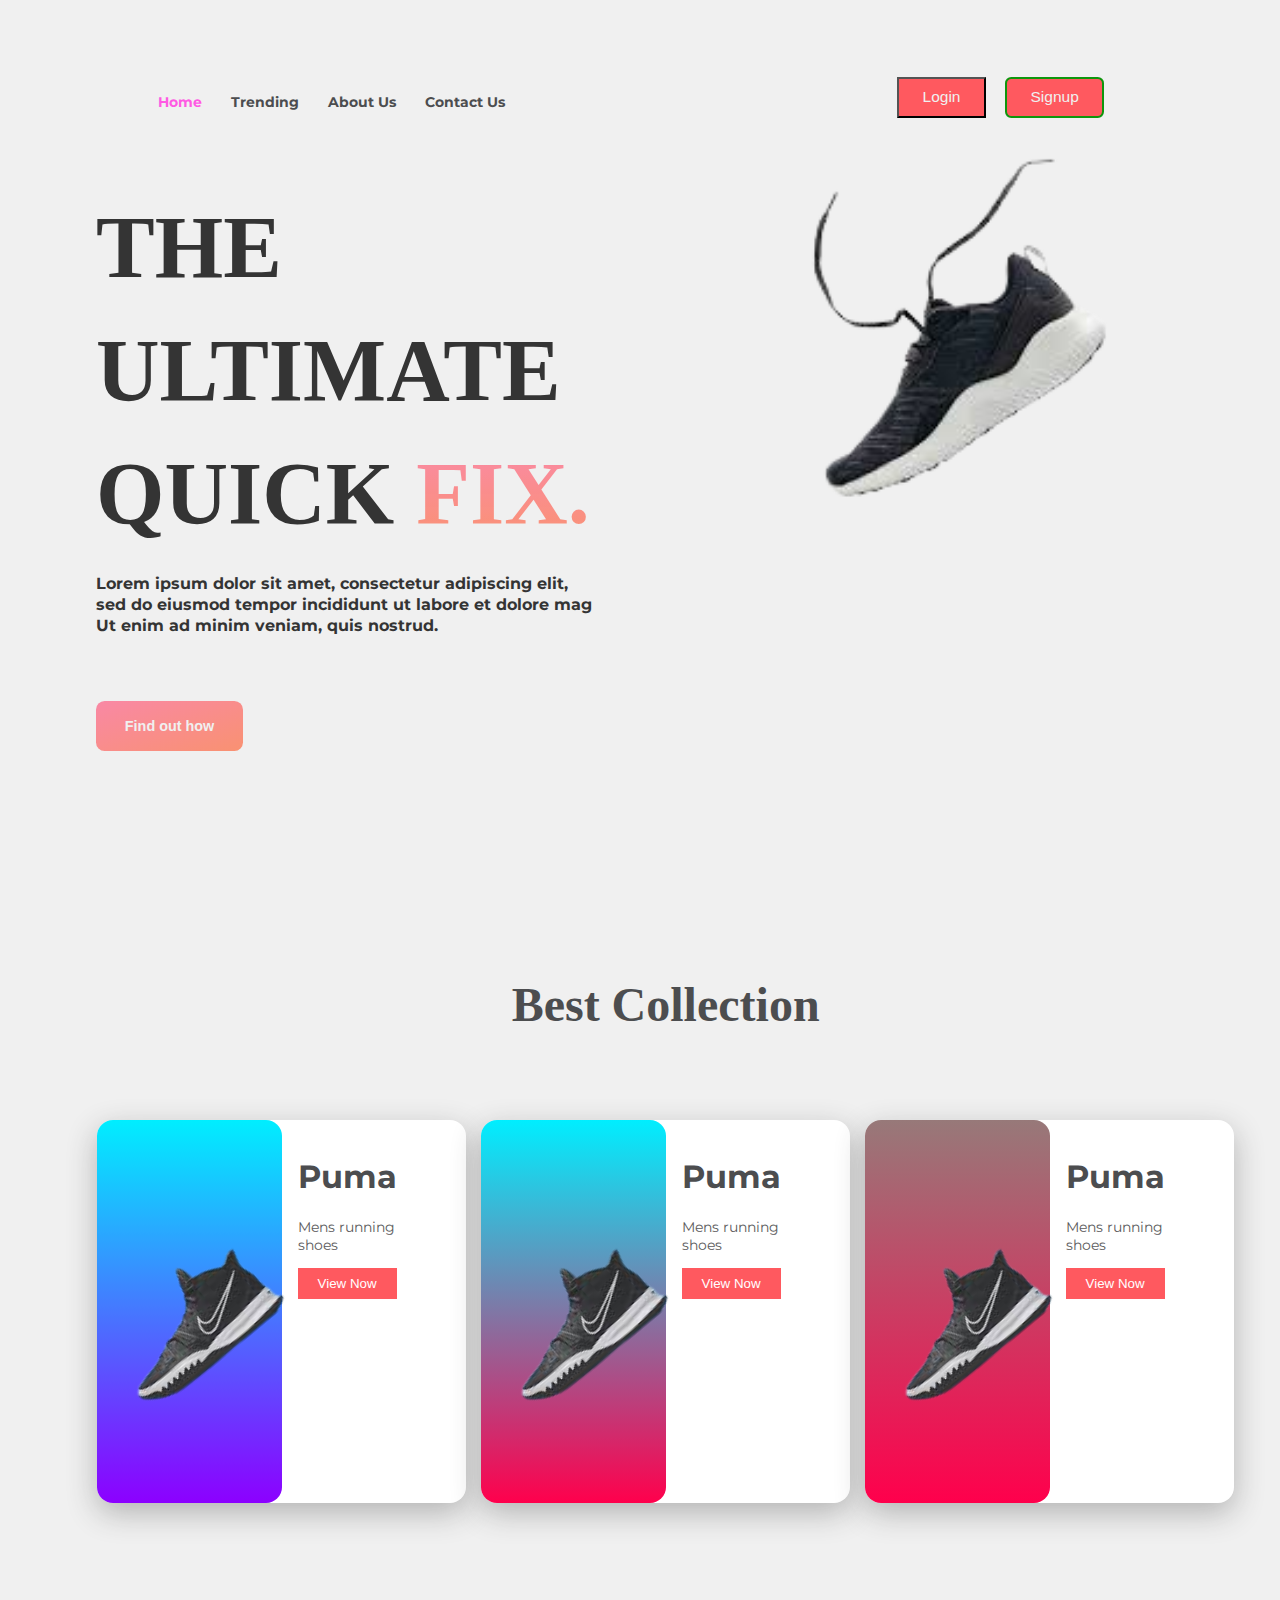
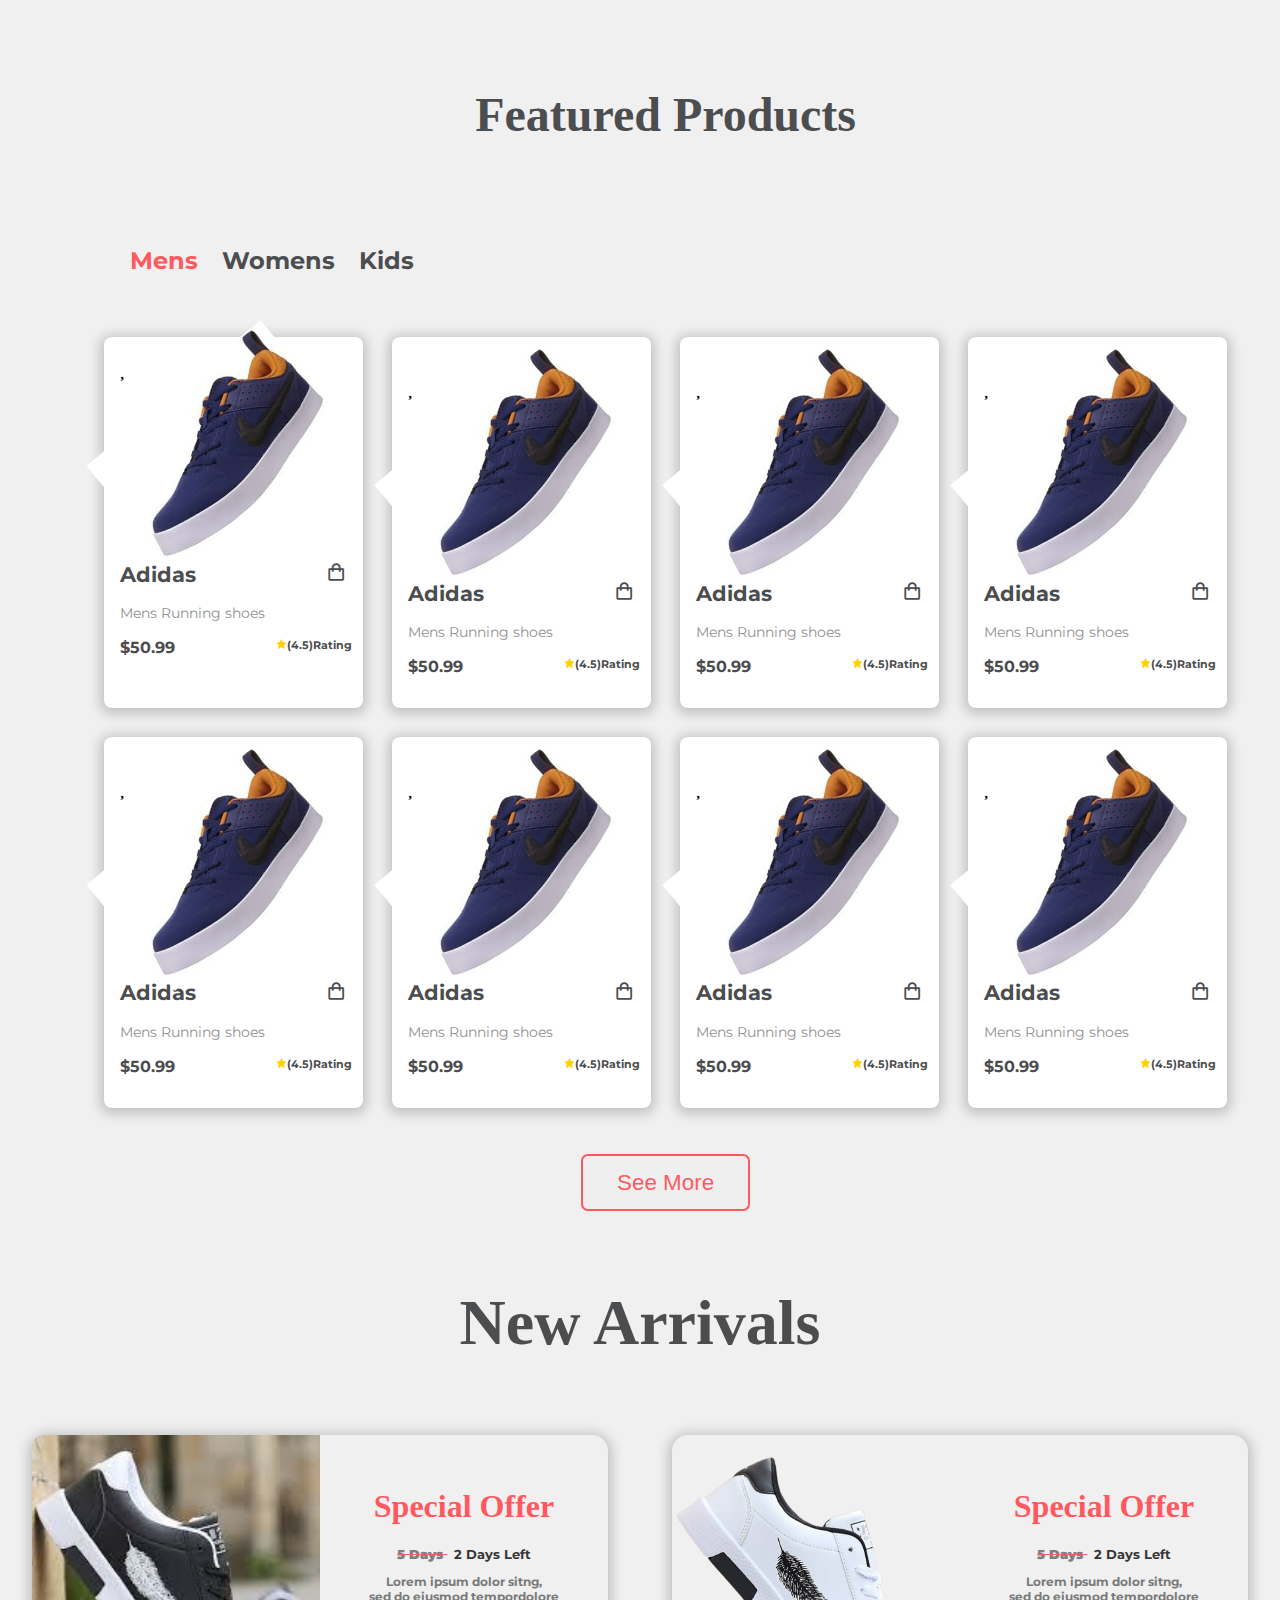
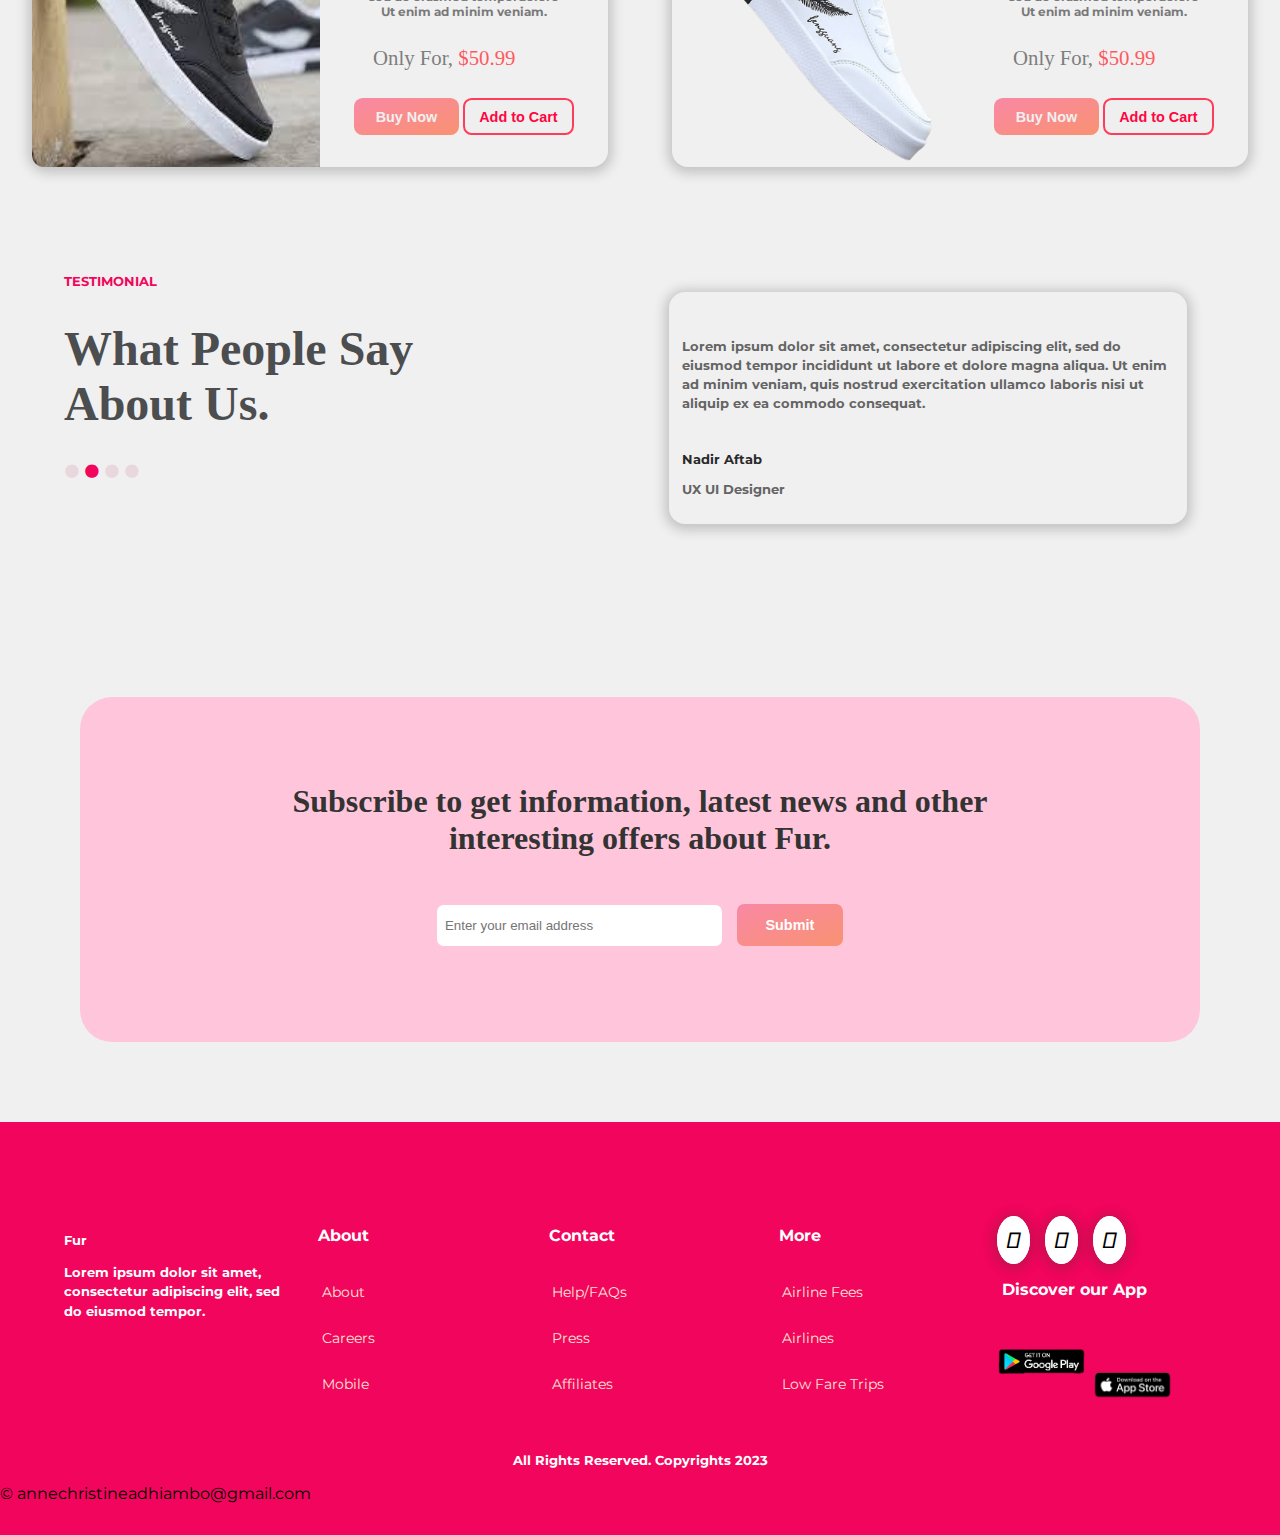
==== index.html @ 8297c77d "created a shoe website using HTML&CSS" ====
<!DOCTYPE html>
<html lang="en">
<head>
    <meta charset="UTF-8">
    <meta http-equiv="X-UA-Compatible" content="IE=edge">
    <meta name="viewport" content="width=device-width, initial-scale=1.0">
    <title>SHOE-SHOP</title>
     <link rel="stylesheet" href="style.css">
     <link rel="stylesheet" href="https://cdnjs.cloudflare.com/ajax/libs/font-awesome/4.7.0/css/font-awesome.min.css">
     <link href='https://unpkg.com/boxicons@2.1.4/css/boxicons.min.css' rel='stylesheet'>

</head>

</head>
<body>
    <section class="nav-front-div">
        <nav class="navigation-bar">

            <div class="left">
                <div class="logo">
                    
                </div>
                <ul>
                    <li><a href="#" class="active">Home</a></li>
                    <li><a href="men.html">Trending</a></li>
                    <li><a href="about.html">About Us</a></li>
                    <li><a href="#">Contact Us</a></li>
                </ul>
            </div>

            <div class="right">
                <span class="icon1"><i class='bx bx-search'></i></span>
               <a href="/contactUs.html"></a> <button class="btn1">Login</button>
                <button class="btn-2">Signup <a href="/contactUs.html"></a></button>
                <span class="icon2">En<i class='bx bx-chevron-down'></i></span>
            </div>
        </nav>

          

          <div class="quick-fix">

            <div class="quick-fix-text">
                <h1>The
                    <br>
                    ultimate
                    <br>
                    Quick <b>fix.</b>
                </h1>
                <p>
                    Lorem ipsum dolor sit amet, consectetur adipiscing elit,
                    <br>
                    sed do eiusmod tempor incididunt ut labore et dolore mag
                    <br>
                    Ut enim ad minim veniam, quis nostrud.
                </p>
                <button>Find out how</button> <span><i class="fa-solid fa-circle-play"></i></span>
            </div>

            <div class="quick-fix-image">
                <img src="/images/shoe3-removebg-preview.png" alt="">
            </div>

        </div>

    </section> 

    <section id="best-collection">
    <h1 class="best-collection-h1">Best Collection</h1>

      <div class="best-collection">

          <div class="Collection1">

              <div class="gradient">
                  <img src="/images/shoe6-removebg-preview.png" alt="">
                  <img src="" alt="">
              </div>
              <div class="g-side">
                  <a href="men.html"><h1>Puma</h1></a>
                  <p>Mens running 
                      <br>
                      shoes</p>
                      <a href="men.html"><button>View Now</button></a>
              </div>

          </div>
          
          <div class="Collection1">

              <div class="gradient1">
                  <img src="/images/shoe6-removebg-preview.png" alt="">
              </div>
              <div class="g-side">
                <a href="men.html"><h1>Puma</h1></a>
                  <p>Mens running 
                      <br>
                      shoes</p>
                      <a href="men.html"><button>View Now</button></a>
              </div>

          </div>
       
          <div class="Collection1">

              <div class="gradient2">
                  <img src="/images/shoe6-removebg-preview.png" alt="">
              </div>
              <div class="g-side">
                <a href="men.html"><h1>Puma</h1></a>
                  <p>Mens running 
                      <br>
                      shoes</p>
                  <a href="men.html"><button>View Now</button></a>
              </div>

          </div>

      </div>

    </section> 

    
    <section id="featured-products">
        <h1 class="featured-products-h1">Featured Products</h1>
        <ul>
            <li class="red">Mens</li>
            <li>Womens</li>
            <li>Kids</li>
        </ul>
        <div class="featured-products">
            <div class="shoe-1">
                <i class="fa-regular fa-heart"></i>
                <br>
                <img src="/images/purple nike.jpeg" alt="">
               <a href="men.html"><h2>Adidas</h2><span class="h2-span"><i class='bx bx-shopping-bag'></i></span></a> 
                <p>Mens Running shoes</p>
                <h3>$50.99<span class="h3-span"><i class='bx bxs-star' ></i>(4.5)Rating</span></h3>
            </div>
            <div class="shoe-1">
                <br>
                <i class="fa-regular fa-heart"></i>
                <img src="/images/purple nike.jpeg" alt="">
                <a href="men.html"><h2>Adidas</h2><span class="h2-span"><i class='bx bx-shopping-bag'></i></span></a> 
                <p>Mens Running shoes</p>
                <h3>$50.99<span class="h3-span"><i class='bx bxs-star' ></i>(4.5)Rating</span></h3>
            </div>
            <div class="shoe-1">
                <br>
                <i class="fa-regular fa-heart"></i>
                <img src="/images/purple nike.jpeg" alt="">
                <a href="men.html"><h2>Adidas</h2><span class="h2-span"><i class='bx bx-shopping-bag'></i></span></a> 
                <p>Mens Running shoes</p>
                <h3>$50.99<span class="h3-span"><i class='bx bxs-star' ></i>(4.5)Rating</span></h3>
            </div>
            <div class="shoe-1">
                <br>
                <i class="fa-regular fa-heart"></i>
                <img src="/images/purple nike.jpeg" alt="">
                <a href="men.html"><h2>Adidas</h2><span class="h2-span"><i class='bx bx-shopping-bag'></i></span></a> 
                <p>Mens Running shoes</p>
                <h3>$50.99<span class="h3-span"><i class='bx bxs-star' ></i>(4.5)Rating</span></h3>
            </div>
        </div>

        <div class="featured-products">
            <div class="shoe-1">
                <br>
                <i class="fa-regular fa-heart"></i>
                <img src="/images/purple nike.jpeg" alt="">
                <a href="men.html"><h2>Adidas</h2><span class="h2-span"><i class='bx bx-shopping-bag'></i></span></a> 
                <p>Mens Running shoes</p>
                <h3>$50.99<span class="h3-span"><i class='bx bxs-star' ></i>(4.5)Rating</span></h3>
            </div>
            <div class="shoe-1">
                <br>
                <i class="fa-regular fa-heart"></i>
                <img src="/images/purple nike.jpeg" alt="">
                <a href="men.html"><h2>Adidas</h2><span class="h2-span"><i class='bx bx-shopping-bag'></i></span></a> 
                <p>Mens Running shoes</p>
                <h3>$50.99<span class="h3-span"><i class='bx bxs-star' ></i>(4.5)Rating</span></h3>
            </div>
            <div class="shoe-1">
                <br>
                <i class="fa-regular fa-heart"></i>
                <img src="/images/purple nike.jpeg" alt="">
                <a href="men.html"><h2>Adidas</h2><span class="h2-span"><i class='bx bx-shopping-bag'></i></span></a> 
                <p>Mens Running shoes</p>
                <h3>$50.99<span class="h3-span"><i class='bx bxs-star' ></i>(4.5)Rating</span></h3>
            </div>
            <div class="shoe-1">
                <br>
                <i class="fa-regular fa-heart"></i>
                <img src="/images/purple nike.jpeg" alt="">
                <a href="men.html"><h2>Adidas</h2><span class="h2-span"><i class='bx bx-shopping-bag'></i></span></a> 
                <p>Mens Running shoes</p>
                <h3>$50.99<span class="h3-span"><i class='bx bxs-star' ></i>(4.5)Rating</span></h3>
            </div>
        </div>

        <div class="featured-products-button">
        <button>See More</button>
        </div>
    </section>

    <section id="new-arrivals">

        <div class="new-arrivals-h1">
            <h1>New Arrivals</h1>
        </div>


        <div class="new-arrivals-divs">



            <div class="new-arrivals-div1">
                <div class="new-div-image">
                   
                </div>
                <div class="new-div-div">
                    <h1>Special Offer</h1>
                    <h2><b>5 Days </b> 2 Days Left</h2>
                    <p>
                        Lorem ipsum dolor sitng,
                    <br>
                    sed do eiusmod tempordolore
                    <br>
                    Ut enim ad minim veniam.
                    </p>
                    <h4>Only For, <b>$50.99</b></h4>
                    <div class="new-arrivals-buttons">
                        <button class="btn-a">Buy Now</button>
                        <button class="btn-b">Add to Cart</button>
                    </div>
                </div>

            </div>


            <div class="new-arrivals-div1">
                <div class="new-div-image1">
                   
                </div>
                <div class="new-div-div">
                    <h1>Special Offer</h1>
                    <h2><b>5 Days </b> 2 Days Left</h2>
                    <p>
                        Lorem ipsum dolor sitng,
                    <br>
                    sed do eiusmod tempordolore
                    <br>
                    Ut enim ad minim veniam.
                    </p>
                    <h4>Only For, <b>$50.99</b></h4>
                    <div class="new-arrivals-buttons">
                        <button class="btn-a">Buy Now</button>
                        <button class="btn-b">Add to Cart</button>
                    </div>
                </div>

            </div>


        </div>
        


    </section>
   <section class="Testimonials">
    <div class="testimonial">
        <div class="testimonials">
           <h2>testimonial</h2>
           <h1>What People Say
            <br>
            About Us.
           </h1>
           <div>
            <i class='bx bxs-circle'></i>
            <i class='bx bxs-circle' id="bx"></i>
            <i class='bx bxs-circle'></i>
            <i class='bx bxs-circle'></i>
           </div>
            
        </div>
        <div class="second-testimonials">
            <div class="testimonial-d1">
            <img src="images/download.jpeg" alt=""> 
            <p>  
                Lorem ipsum dolor sit amet, consectetur adipiscing elit, sed do eiusmod tempor incididunt ut labore et 
                dolore magna aliqua. Ut enim ad minim veniam, quis nostrud exercitation ullamco laboris nisi ut aliquip 
                ex ea commodo consequat.</p> 

                <h3>Nadir Aftab</h3>
                <p>UX UI Designer</p>
           </div>
           <div class="testimonial-d2">
           </div>
           
        </div>

    </div>
   </section> 

    <section id="newsletter">
    <div class="newsletter">
        <h1>Subscribe to get information, latest news and other
            <br>
            interesting offers about Fur.
        </h1>
        <div>
        <i class='bx bx-envelope'></i></span>
        <input type="text" placeholder="Enter your email address"><button>Submit</button>
        
        </div>   

    </div>

    </section> 

    
    <section id="footer">
    <footer class="footer">
        <div class="footer-logo">
        <p>Fur</p>
            <p>
                Lorem ipsum dolor sit amet, consectetur adipiscing elit,
                sed do eiusmod tempor.
            </p>
            </div>

        <div class="links">
            <p>About</p>
            <br>
            <br>
            <a href="#">About</a>
            <br>
            <br>
            <a href="#">Careers</a>
            <br>
            <br>
            <a href="#">Mobile</a>
        </div>

        <div class="links">
            <p>Contact</p>
            <br>
            <br>
            <a href="#">Help/FAQs</a>
            <br>
            <br>
            <a href="#">Press</a>
            <br>
            <br>
            <a href="#">Affiliates</a>
        </div>

        <div class="links">
            <p>More</p>
            <br>
            <br>
            <a href="#">Airline Fees</a>
            <br>
            <br>
            <a href="#">Airlines</a>
            <br>
            <br>
            <a href="#">Low Fare Trips</a>
        </div>

        <div class="icons">
            <i class="fa-brands fa-twitter"></i>
            <i class="fa-brands fa-instagram"></i>
            <i class="fa-brands fa-facebook"></i>
            <p>Discover our App</p>
            <div class="i-images">
            <img src="/images/Google-removebg-preview.png" alt="">
            <img src="images/apple-removebg-preview.png" class="apple-store" alt="">
           </div>
        </div>


    </footer>

    <p class="botton-p">All Rights Reserved. Copyrights 2023</p>
    <p>&copy; annechristineadhiambo@gmail.com</p>

    </section>
<script src="https://kit.fontawesome.com/a5e3955037.js" crossorigin="anonymous"></script>


</body>
</html>
---- style.css ----
@import url('https://fonts.googleapis.com/css2?family=Dancing+Script:wght@500&family=Golos+Text&family=Montserrat:ital,wght@0,100;0,200;0,300;0,400;1,100&family=Nunito+Sans:wght@200&family=Open+Sans:wght@300&family=Quicksand:wght@300;400;500;600&family=Raleway:wght@100&family=Rubik:wght@300&family=Titillium+Web:wght@200;300&display=swap');

body{
    margin: 0;
    padding: 0;
    box-sizing: border-box;
    background-color: #f0f0f0;
    font-family: 'Montserrat', sans-serif !important;
    overflow: auto;
    overflow-x: hidden; 
    overflow-y: scroll;
    
}

i{
    position: relative;
   
}
a{
    text-decoration: none;
}

img{
    width: 100%;
}


.navigation-bar{
    display: grid;
    grid-template-columns: repeat(2,1fr);
}

.navigation-bar{
    margin: 2% 3% 0 7%;
}


.navigation-bar .left{
    display: flex;
}

.navigation-bar .left ul{
    display: flex;
    list-style-type: none;
    font-family: 'Montserrat', sans-serif;
}

.left ul a{
    padding: 0 0 0 2em;
    color: #4C4D4F;
    font-size: .9em;
    list-style-type: none;
    text-decoration: none !important;
    font-weight: bold;
}


.navigation-bar a:hover{
    color: #ff59e3;
}

.navigation-bar .active{
    color: #ff59e3;
}


.navigation-bar .right{
    text-align: right;
    padding: .1em 6em 0 0;
    color: #f0f0f0;
}

.navigation-bar button{
    color: #f0f0f0;
    background-color: #FF595F;
    font-size: .97em;
    margin: 0 1em 0 0;
    padding: .6em 1.5em .6em 1.5em;
}

.navigation-bar button:hover{
    color: #0e960c;
}


.navigation-bar .btn-1{
    border: none;
}

.navigation-bar .btn-2{
    border: 2px solid #0e960c;
    border-radius: .4em;
}
.navigation-bar .btn-2:hover{
    border: 2px solid #a01d1d;
}

.right.icon1 i{
    position: absolute;
    font-size: 1.6em;
    margin-left: -1.2em;
    margin-top: .3em;
}

.right i:hover{
    color: #444;

}

.right span:hover{
    color: #444;
}
.right .icon2 i{
    position: absolute;
    font-size: 1.6em;
    padding-top: .3em;

}


.nav-front-div{
    background-image: url('../images/');
    width: 100%;
    background-size:cover;
    padding-top: 50px;
    padding-bottom: 50px;
}


.quick-fix{
    display: grid;
    grid-template-columns: repeat(2,1fr);
}

.quick-fix-text{
    margin-left: 15%;
}

.quick-fix-text h1{
    font-size: 5.5em;
    text-transform: uppercase;
    color: #343434;
    font-family:'Times New Roman', Times, serif;
    line-height: 1.4em;
}

.quick-fix-text h1 b{
    color: #c46464;
    background: -webkit-linear-gradient(#ff517da6, #ff59269f);
    -webkit-background-clip: text;
    -webkit-text-fill-color: transparent;
}

.quick-fix-text p{
    margin-top: -2.5em;
    color: #343434;
    font-weight: bold;
    line-height: 1.3em;
    margin-bottom: 4em;
}

.quick-fix-text button{
    padding: 1.2em 2em 1.2em 2em;
    background-image: linear-gradient(to bottom right, #ff517da6, #ff59269f);
    border: none;
    border-radius: .6em;
    color: #f0f0f0;
    font-size: .9em;
    font-weight: bold;
}

.quick-fix-text button:hover{
    background-image: linear-gradient(to bottom right, #ff517d, #ff5926);
}


.quick-fix-text i{
    position: absolute;
    color: #fc5881;
    font-size: 2.9em;
    margin-left: .3em;
    margin-bottom: -.5em; 
}

.quick-fix-text i:hover{
    color: #ff5926; 
}



#best-collection{
    margin: 10% 3% 10% 7%;

}

.best-collection-h1{
    text-align: center;
    padding: 1em 0 1em 0;
    font-size: 3em;
    font-family: 'Times New Roman', Times, serif;
    color: #4C4D4F;
}
.best-collection{
    display: grid;
    grid-template-columns: repeat(3,1fr);
}


.Collection1{
    display: grid;
    grid-template-columns: 50% 50%;
    background-color: #ffffff;
    border-radius: 1em;
    margin: 2%;
    box-shadow: 0 10px 30px #34343452;
}

.gradient{
    background-image: linear-gradient(#00eeff, #8c00ff);
    border-radius: 1em;
}

.gradient1{
    background-image: linear-gradient(#00eeff, #ff004c);
    border-radius: 1em;
}

.gradient2{
    background-image: linear-gradient(#977979, #ff004c);
    border-radius: 1em;
}

.g-side{
    padding: 1em;
}
.Collection1 h1{
    color: #4C4D4F;
}

.Collection1 p{
    font-size: .9em;
    color: #5b5b5c;
}


.Collection1 p:hover{
    color: #ff59269f;
}

.Collection1 button{
    background-color:  #FF595F;
    padding: .6em 1.5em .6em 1.5em;
    border: none;
    color: #ffffff;
}

.Collection1 button:hover{
    background-color:  #ff595fa6;
}

.Collection1 img{
 position: relative;
 width: 130%;
 right: 2em;
 top: 1em;
 transform: rotate(-40deg);

}


#featured-products{
    margin: 10% 3% 3% 7%;

}

.featured-products-h1{
    text-align: center;
    padding: 1em 0 1em 0;
    font-size: 3em;
    font-family: 'Times New Roman', Times, serif;
    color: #4C4D4F;
}


  #featured-products ul{
    display: flex;
    color: #4C4D4F;
    font-size: 1.5em;
    font-weight: bold;
    text-decoration: none;
    list-style-type: none;
  }

  #featured-products ul :hover{
    color: #FF595F;
  }

  #featured-products ul li{
    padding: 1em;
    margin-left: -1em;
  }

.red{
    color: #FF595F;
}

.shoe-1{
    background-color: #ffffff;
    margin: 5%;
    padding: 1em;
    box-shadow: 0 2px 12px 4px #3434343d;
    border-radius: .5em;
}

.shoe-1 img{
    position: relative;
    width: 100%;
    right: 1em;
    top: -.3em;
    transform: rotate(-40deg);
}

.shoe-1 .fa-heart{
    font-size: 1.5em;
}
.shoe-1 .fa-heart:hover{
    color: #ff0000;
}

.shoe-1 h2{
    padding-top: 1em;
    font-size: 1.3em;
    color: #4C4D4F;
}

.shoe-1 h2:hover{
    color: #ff004c;
}
.shoe-1 .h2-span i{
    float: right;
    font-size: 1.3em;
    bottom: 2em;
    color: #4C4D4F;
}
.shoe-1 .h2-span i:hover{
    color: #5c76a8;
}

.shoe-1 p{
    font-size: .9em;
    color: #919191;
}

.shoe-1 h3{
    font-size: 1em;
    color: #4C4D4F;
}

.shoe-1 .h3-span{
    font-size: .7em;
    position: absolute;
    color: #4C4D4F;
    text-align: right !important;
    padding-bottom: 2em;
    padding-left: 9em;
}
 .shoe-1 .h3-span i{
    color: #ffd000;
 }

 .featured-products-button{
    text-align: center;
    padding: 2em 0 2em 0;
 }

 .featured-products-button button{
    text-align: center;
    font-size: 1.4em;
    padding: .6em 1.5em .6em 1.5em;
    font-weight: bold;
    border-radius: .3em;
    font-weight: lighter;
    color: #FF595F;
    border: 2px solid #FF595F;
 }

 .featured-products-button button:hover{
    color: #ff5926;
    border: 2px solid #ff5926;
 }


.new-arrivals-h1{
    text-align: center;
    font-size: 2em;
    font-family: 'Times New Roman', Times, serif;
    color: #4C4D4F;
 
 }

 .new-arrivals-div1{
     display: grid;
     grid-template-columns: repeat(2,1fr);
     box-shadow: 0 2px 12px 4px #3434343d;
     margin: 5%;
     border-radius: 1em;
 }
 
 .new-div-image{
     background-image: url(/images/blacknwhite.jpeg);
     border-radius: 12px 0 0 12px;
     background-size:cover;
 }
 
 .new-div-image1{
     background-image: url(/images/featheredshoe-removebg-preview.png);
     border-radius: 12px 0 0 12px;
     background-size:cover;
 }
 
 .new-div-div{
     padding: 2em;
     text-align: center;
 }
 
 .new-div-div h1{
     font-family: 'Times New Roman', Times, serif;
     font-size: 2em;
     color: #FF595F;
 }
 
 .new-div-div h2{
     font-size: .8em;
     color: #363636;
 }
 
 .new-div-div b{
     color: #7e7e7e;
     text-decoration: line-through #FF595F;
     padding-right: .5em;
 }
 
 .new-div-div p{
     font-size: .75em;
     color: #79797a;
     font-weight: bold;
 }
 
 .new-div-div h4{
    font-family: 'Times New Roman', Times, serif;
    font-size: 1.3em;
    font-weight: lighter;
    color: #7e7e7e;
     padding-right: 1em;
 }
 .new-div-div h4 b{
     color: #FF595F;
     text-decoration: none;
     padding-right: .9em;
 }

 
 .new-div-div .btn-a{
     padding: .7em 1.5em .7em 1.5em;
     background-image: linear-gradient(to bottom right, #ff517da6, #ff59269f);
     border: none;
     border-radius: .6em;
     color: #f0f0f0;
     font-size: .9em;
     font-weight: bold;
 }

 .new-div-div .btn-a:hover{
    background-image: linear-gradient(to bottom right, #ff517d, #ff5926);
}

 .new-div-div .btn-b{
     padding: .6em 1em .6em 1em;
     border: 2px solid #FF3D58;
     border-radius: .6em;
     color: #FF0541;
     font-size: .9em;
     font-weight: bold;
 }

 .new-div-div .btn-b:hover{
    background-color: #ff59269f;
    color: #ffffff;
    border: 2px solid #ff59265b;
 }
 

.testimonial{
    display: grid;
    grid-template-columns: repeat(2,1fr);
    margin: 5%;
}

@media only screen and (max-width:653px){

    .testimonial{
      grid-template-columns: repeat(1,1fr);
      text-align: center;
    }
  }

.second-testimonials{
    margin: 5%;
}


.second-testimonials img{
    width: 13%;
    border-radius: 100%;
    margin-top: -10em;
    margin-left: -2em;  
    
}

.testimonial i{
    color: #daa2b754;
}

#bx{
    color: #F2055C;
    margin-top: -2em;
}

.testimonials h2{
    color: #F2055C;
    font-size: .8em;
    font-weight: bolder;
    text-transform: uppercase;
}

.testimonial h1{
    font-size: 3em;
    font-family: 'Times New Roman', Times, serif;
    color: #4C4D4F;
}


.testimonial-d1{
    box-shadow: 0 2px 12px 4px #3434343d;
    padding: .8em;
    border-radius: 1em;
    background-color: #f0f0f0;
}

.testimonial-d1 p{
    font-size: .8em;
    font-weight: bold;
    line-height: 1.5em;
    color: #646464;
}


.testimonial-d1 h3{
    font-size: .8em;
    padding-top: 2em;
    font-weight: 1em;
    color: #292929;
}

.colors{
    float: right;
    background-color: #638183;
    width: 500px;
    height: 650px;
    border-radius: 80px/ 90px 0px 100px 100px;

}


.main-section{
    background-image: url('../images/two.png');
    width: 100%;
    background-size:cover;
    padding-top: 50px;
    padding-bottom: 50px;
}
.navigation-ba{
    display: grid;
    grid-template-columns: repeat(2,1fr);
}

.navigation-ba{
    margin: 2% 3% 0 7%;
}

/* ----------- Left side */

.navigation-ba .left{
    display: flex;
}

.navigation-ba .left ul{
    display: flex;
    list-style-type: none;
    font-family: 'Montserrat', sans-serif;
}

.left ul a{
    padding: 0 0 0 2em;
    color: #353535;
    font-size: .9em;
    list-style-type: none;
    text-decoration: none !important;
    font-weight: bold;
}


.navigation-ba a:hover{
    color: #c40202;
}

.navigation-ba .active{
    color: #e3131d;
}

/* ----------- Right side */

.navigation-ba .right{
    text-align: right;
    padding: .1em 6em 0 0;
    color: #4C4D4F;
}


.navigation-ba button{
    color: #4C4D4F;
    background-color: transparent;
    font-size: .97em;
    margin: 0 1em 0 0;
    padding: .6em 1.5em .6em 1.5em;
}

.navigation-ba button:hover{
    color: #FF0541;
}

.navigation-ba .btn-1{
    border: none;
}

.navigation-ba .btn-2{
    border: none;
    border: 2px solid #4C4D4F;
    border-radius: .4em;
}


.navigation-ba .btn-2:hover{
    border: #FF0541 solid 2px;
}


.right .s-icon1 i{
    position: absolute;
    font-size: 1.6em;
    margin-left: -1.2em;
    margin-top: .3em;
}

.right .s-icon2 i{
    position: absolute;
    font-size: 1.6em;
    padding-top: .3em;

}

.navigation-ba .right i:hover{
    color: #FF0541;
}

.navigation-ba .right span:hover{
    color: #FF0541;
}


#Collection{
    margin: 5% 5% 0 5%;
    margin-bottom: -10em;
}

.collection-list ul{
    display: flex;
   
}

.collection-list li{
    padding: 1em;
    color: #f60808;
    text-decoration: none; 
    list-style-type: none;
}

.collection-list li:hover{
    color: #1ed517;
}

.collection-list li i{
    position: absolute;
    font-size: 1em;
    margin-top: .15em;
}


.collection-div{
    display: grid;
    grid-template-columns: repeat(2,1fr);
    margin: 5%;
}


.big-image{
    background-color: #f0f0f0;
    border-radius: 1em;
    box-shadow: 0 10px 30px #34343452;
    text-align: center;
    padding: 9em 0 13.5em 0;
    margin: 6%;
}
.big-image img{
   width: 80%;
}

.small-images{
    margin: 0 4.5% 0 4.5%;
}
.small-images img{
    width: 25%;
    padding-left: 2em;
}

/* collection-texts */

.collection-texts{
    padding-top: .5em;
}
.collection-texts h6{
    color: #FF595F;
    text-transform: uppercase;
    font-weight: bolder;
}

.collection-texts h5{
    font-size: 1.8em;
    color: #222;
    margin-top: -.5em;
}

.collection-texts .off{
    color: #FF595F;
    font-size: .8em;
    font-weight: bold;
    margin-top: -2.5em;
}
.collection-texts .off b{
    color: #4C4D4F;
    padding-right: .5em;
}

.collection-texts h4{
    font-size: 1.5em;
    margin-top: 1em;
}

.collection-texts h3{
    text-transform: uppercase;
    font-size: .8em;
    font-weight: bolder;
    margin-top: -1em;
}
.collection-div h3 span{
    position: absolute;
    color: #ff595f;
    text-transform: none;
    margin-left: 13em;
}


.collection-texts .btn-d{
    padding: 1em 2em 1em 2em;
    background-image: linear-gradient(to bottom right, #ff517da6, #ff59269f);
    border: none;
    border-radius: .6em;
    color: #910303;
    font-size: .9em;
    font-weight: bold;
}

.collection-texts .btn-d:hover{
    background-image: linear-gradient(to bottom right, #ff517d, #ff5926);
}



.collection-texts .btn-c{
    padding: 1em 2em 1em 2em;
    border: 2px solid #FF595F;
    border-radius: .6em;
    color: #FF3D58;
    font-size: .9em;
    font-weight: bold;
    margin-bottom: 2em;
}

.collection-texts .btn-c:hover{
    border: 2px solid #ff595f5d;
    color: #6b070d;
    background-color: #ff595f9d;
}


.collection-texts h1{
    font-size: .8em;
    text-transform: uppercase;
    color: #7c7c7c;
    font-weight: bold;
}

.collection-texts p{
    font-size: .9em;
}

.collection-texts .hi-li{
    font-size: .9em;
}

.collection-texts .collection-h2{
    display: flex;
    font-size: .9em;
    color: #a93c3c !important;
}

.collection-texts .collection-h2 h2{
    padding: 1em;    
}

.collection-texts .collection-h2 .s{
    color: #d81111;
    background-color: #FF3D58;
    border-radius: 50%;
}




#About-us{
    padding: 2% 9% 2% 9%
}
.about-us{
    margin-bottom: 4em;
}

.about-us1{
    margin-bottom: 4em;
}


.about-us img{
    width: 100%;
    border-radius: 1em;

}

.about-us1 img{
    width: 100%;
    border-radius: 1em;

}

.about-text{
    padding: 0 1em 0 1em;
}

#About-us h1{
    text-align: center;
    padding: 1em 0 1em 0;
    font-size: 3em;
    font-family: 'Times New Roman', Times, serif;
    color: #313131;
}

.about-text h2{
    margin-top: -.1em;
    font-size: 2.2em;
    font-family: 'Times New Roman', Times, serif;
    color: #313131;
}

.about-text p{
    color: #313131e7;
    font-weight: bold;
    font-size: 1.1em;
}

.about-text button{
    margin-top: 1em;
    padding: .8em 2.5em .8em 2.5em;
    background-image: linear-gradient(to right, #ff517da9, #ff5926a9);
    border: none;
    border-radius: .6em;
    color: #f0f0f0;
    font-size: .9em;
    font-weight: bold;
}


.about-text button:hover{
    background-image: linear-gradient(to right, #ff517d, #ff5926);
}
.about-us{
    display: grid;
    grid-template-columns: 35% 65%;
}

  .about-us1{
    display: grid;
    grid-template-columns: 65% 35%;
}


#newsletter{
    padding: 5em;
}
.newsletter{
    background-color: #ffc6db;
    text-align: center;
    padding: 4em 0 6em 0;
    border-radius: 2em;
}

.newsletter h1{
    font-family:'Times New Roman', Times, serif;
    color: #333;
    font-size: 2em;
}

.newsletter input{
    position: relative;
    margin-top: 2em;
    padding: 1em 4em 1em .6em;
    width: 20%;
    border: none;
    border-radius: .5em;
}
.newsletter{
    position: relative;
}
.newsletter i{
    font-size: 1.5em;
    position:absolute; 
    

}


.newsletter i{
    position: absolute;
    font-size: 1.5em;
    color: #a5a5a5;
    margin-left: .2em;
    bottom: 4em;
}

.newsletter button{
    background-image: linear-gradient(to bottom right, #ff517da6, #ff59269f);
    font-weight: bold;
    font-size: .9em;
    border-radius: .5em;
    color: #ffffff;
    border: none;
    padding: .9em 2em .9em 2em;
    margin-left: 1em;
}

.newsletter button:hover{
    background-image: linear-gradient(to bottom right, #ff517d, #ff5926);
}

.space{
    padding: 5%;
    margin: 0 !important;
    background-color: #ffffff;
}


#footer{
    background-color: #F2055C;
    padding-top: 5em;
    padding-bottom: 1em;
}
.footer{
    display: grid;
    grid-template-columns: repeat(5,1fr);
    margin: 0 5% 0 5%;
}



@media only screen and (max-width:653px){

    .footer{
      grid-template-columns: repeat(1,1fr);
      text-align: center;
    }
    .links{
        text-align: center;
        
    }
  }


.footer-logo{
    padding-top: 1em;

}

.footer img{
    width: 50%;
}

  .footer-logo p{
    font-size: .8em;
    color: #ffffff;
    font-weight: bold;
    line-height: 1.5em;
  }
 
.footer .links p{
    color: #ffffff;
    font-weight: bold;
    font-size: 1em;
    padding-left: 1.5em;
    margin-bottom: -.3em;
}


.footer .links{
    padding-top: .5em;
    font-size: 1em;
    padding-bottom: 1em;
}

.links a{
    text-decoration: none;
    font-size: .85em;
    color: #ffe5d6; 
    padding-left: 2em;  
    line-height: 2em;          
}
.links a:hover{
    color: #e67da3;
}

.icons{
    margin-top: 1.5em;
}

.icons i{
    color: #000000;
    border: 1px solid #ffffff;
    font-size: 1.4em;
    padding: .4em;
    border-radius: 100%;
    background-color: #ffffff;
    margin-left: .5em;
    box-shadow: 0 2px 12px 4px #3434343d;
}

.icons i:hover{
    background-color: #FF3D58;
}

.icons p{
    font-size: 1em;
    color: #ffffff;
    font-weight: bold;
    line-height: 1.5em;
    margin-left: 1em;
    padding-top: .5em;  
}
.i-images{
    margin-left: .8em;
}
.icons img{
    width: 40%;
}

.icons .apple-store{
    padding-bottom: .2em;
}

#footer .botton-p{
    padding-top: 2em;
    text-align: center;
    color: #ffffff;
    font-weight: bold;
    font-size: .8em;
}
/* End */


/* ------------------------- */
.nav-front-section{
    background-image: url('../images/three3.png');
    width: 100%;
    background-size:cover;
    padding-top: 50px;
    padding-bottom: 50px;
}

.navigation-bar3{
    display: grid;
    grid-template-columns: repeat(2,1fr);
}

.navigation-bar3{
    margin: 2% 3% 0 7%;
}

/* ----------- Left side */

.navigation-bar3 .left{
    display: flex;
}

.navigation-bar3 .left ul{
    display: flex;
    list-style-type: none;
    font-family: 'Montserrat', sans-serif;
}

.left ul a{
    padding: 0 0 0 2em;
    color: #4C4D4F;
    font-size: .9em;
    list-style-type: none;
    text-decoration: none !important;
    font-weight: bold;
}


.navigation-bar3 a:hover{
    color: #FF595F;
}

.navigation-bar3 .active{
    color: #FF595F;
}


.navigation-bar3 .right{
    text-align: right;
    padding: .1em 6em 0 0;
    color: #f0f0f0;
}

.navigation-bar3 button{
    color: #f0f0f0;
    background-color: #FF595F;
    font-size: .97em;
    margin: 0 1em 0 0;
    padding: .6em 1.5em .6em 1.5em;
}

.navigation-bar3 button:hover{
    color: #444;
}


.navigation-bar3 .btn-1{
    border: none;
}

.navigation-bar3 .btn-2{
    border: 2px solid #f0f0f0;
    border-radius: .4em;
}
.navigation-bar3 .btn-2:hover{
    border: 2px solid #444;
}

.right .s-icon1 i{
    position: absolute;
    font-size: 1.6em;
    margin-left: -1.2em;
    margin-top: .3em;
}

.right i:hover{
    color: #444;

}

.right span:hover{
    color: #444;
}
.right .s-icon2 i{
    position: absolute;
    font-size: 1.6em;
    padding-top: .3em;

}


@media only screen and (max-width:825px){
    .navigation-bar{
      grid-template-columns: repeat(1,1fr);
    }

    .navigation-bar ul{
        display: block !important;
    }

    .navigation-bar .right{
      display: block !important;
  }
    
    .navigation-bar{
    margin: 0 !important;
    }

}

@media only screen and (max-width:563px){

  .left ul a{
    font-size: .6em;
}
}


@media only screen and (max-width:1170px){
    .navigation-bar .right{
        color: #FF595F;
    }
}


@media only screen and (max-width:825px){
  .navigation-bar3{
    grid-template-columns: repeat(1,1fr);
  }

  .navigation-bar3 ul{
      display: block !important;
  }

.navigation-bar3 .right{
  display: block !important;
}

  
  .navigation-bar3{
  margin: 0 !important;
  }

}

@media only screen and (max-width:563px){
.left ul a{
  font-size: .6em;
}
}


@media only screen and (max-width:1170px){
  .navigation-bar3 .right{
      color: #FF595F;
  }
}


@media only screen and (max-width:900px){
    .quick-fix{
         grid-template-columns: repeat(1,1fr);
       }
   
   .quick-fix-text h1{
       font-size: 2.5em;
       padding-bottom: .5em;
   }
   
     .quick-fix-text{
       margin: 0 2% 0 2%;
     }

     .quick-fix-image img{
        width: 80%;
     }
   
 }

 @media only screen and (max-width:800px){

 }

@media only screen and (max-width:970px){
    .best-collection{
         grid-template-columns: repeat(1,1fr);
       }
   
   .Collection1 img{
       width: 70%;
   }
   }

   @media only screen and (max-width:493px){
   
   
   .Collection1 img{
       width: 100%;
   }
   }


@media only screen and (max-width:653px){
    .featured-products{
         grid-template-columns: repeat(1,1fr);
       }

       .shoe-1 img{
        width: 70%;
    }

    .shoe-1 .fa-heart{
        padding-bottom: 2em;
    }
    
     }

@media only screen and (max-width:366px){
  #featured-products ul{
        color: #4C4D4F;
        font-size: 1em;
    }
        
}
@media only screen and (max-width:1228px){
    .shoe-1 .h3-span{
        padding-left: 1em;
    }
 
}

.featured-products{
    display: grid;
    grid-template-columns: repeat(4,1fr);
}


@media(max-width:653px){
 .featured-products{
      grid-template-columns: repeat(1,1fr);
    }
  }


  .new-arrivals-divs{
    display: grid;
    grid-template-columns: repeat(2,1fr);
  }

  @media only screen and (max-width:653px){
    .new-arrivals-divs{
      grid-template-columns: repeat(1,1fr);
    }
}

@media only screen and (max-width:653px){
    .new-arrivals-divs1{
      grid-template-columns: repeat(1,1fr);
    }
  }

@media only screen and (max-width:653px){
    .new-arrivals-divs{
      grid-template-columns: repeat(1,1fr);
    }
}

@media only screen and (max-width:653px){
    .new-arrivals-divs1{
      grid-template-columns: repeat(1,1fr);
    }
  }

 
@media only screen and (max-width:653px){

    .testimonial{
      grid-template-columns: repeat(1,1fr);
      text-align: center;
    }
}


@media only screen and (max-width:680px){
    .navigation-ba{
      grid-template-columns: repeat(1,1fr);
    }

    .navigation-ba ul{
      display: block !important;
  }

.navigation-ba .right{
  display: block !important;
}
    
.navigation-ba{
    margin: 0 !important;
}

}

@media only screen and (max-width:800px){
    .collection-div{
      grid-template-columns: repeat(1,1fr);
    }

}

@media only screen and (max-width:365px){
    .collection-list li{
        font-size: .6em;
    }

}

@media only screen and (max-width:365px){
    .big-image{
        padding: 5em 0 8em 0;
        margin: 0%;
        text-align: center;
    }

    .big-image img{
        width: 80%;
     }
     

}

@media only screen and (max-width:700px){
    .about-us{
         grid-template-columns: 100%;
       }
     }

@media only screen and (max-width:700px){
 .about-us1{
      grid-template-columns: 100%;
    }
  }

@media only screen and (max-width:700px){

.about-us1 .about-image{
    margin-top: 4em;
}

}
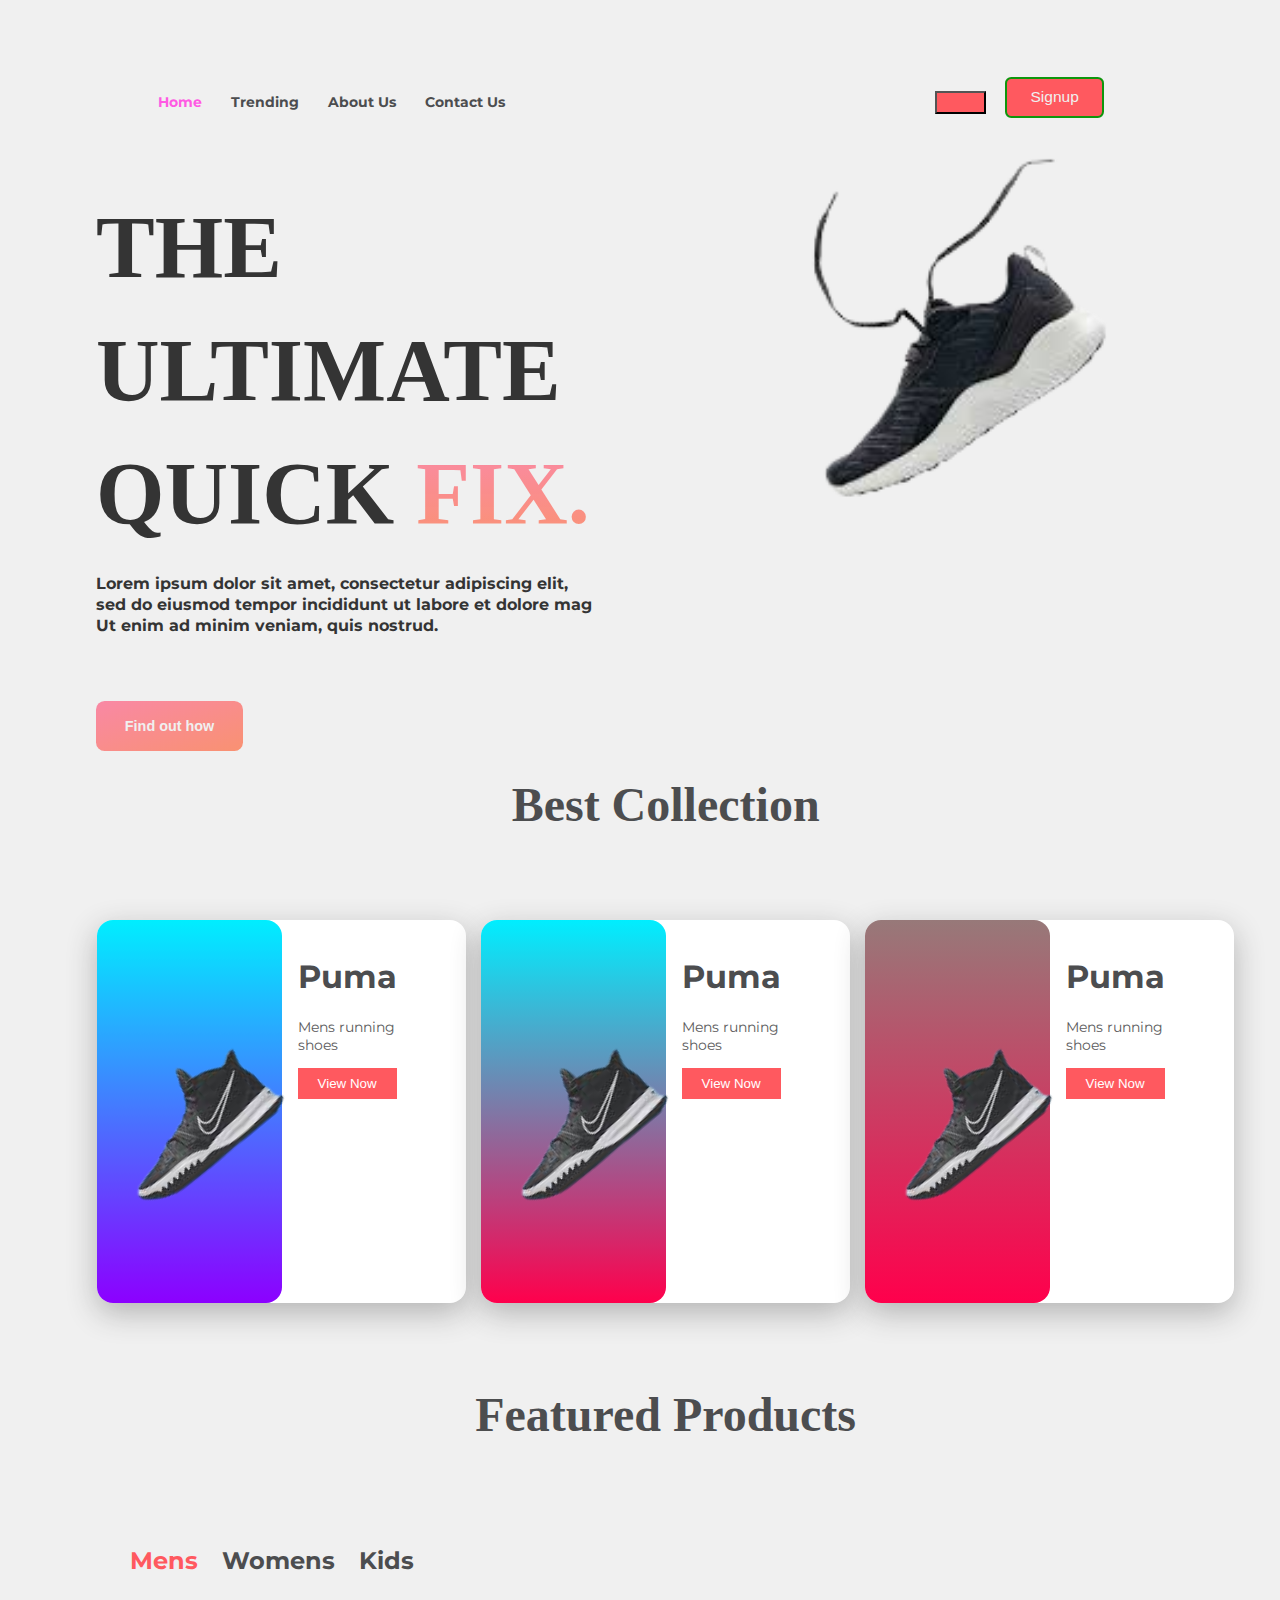
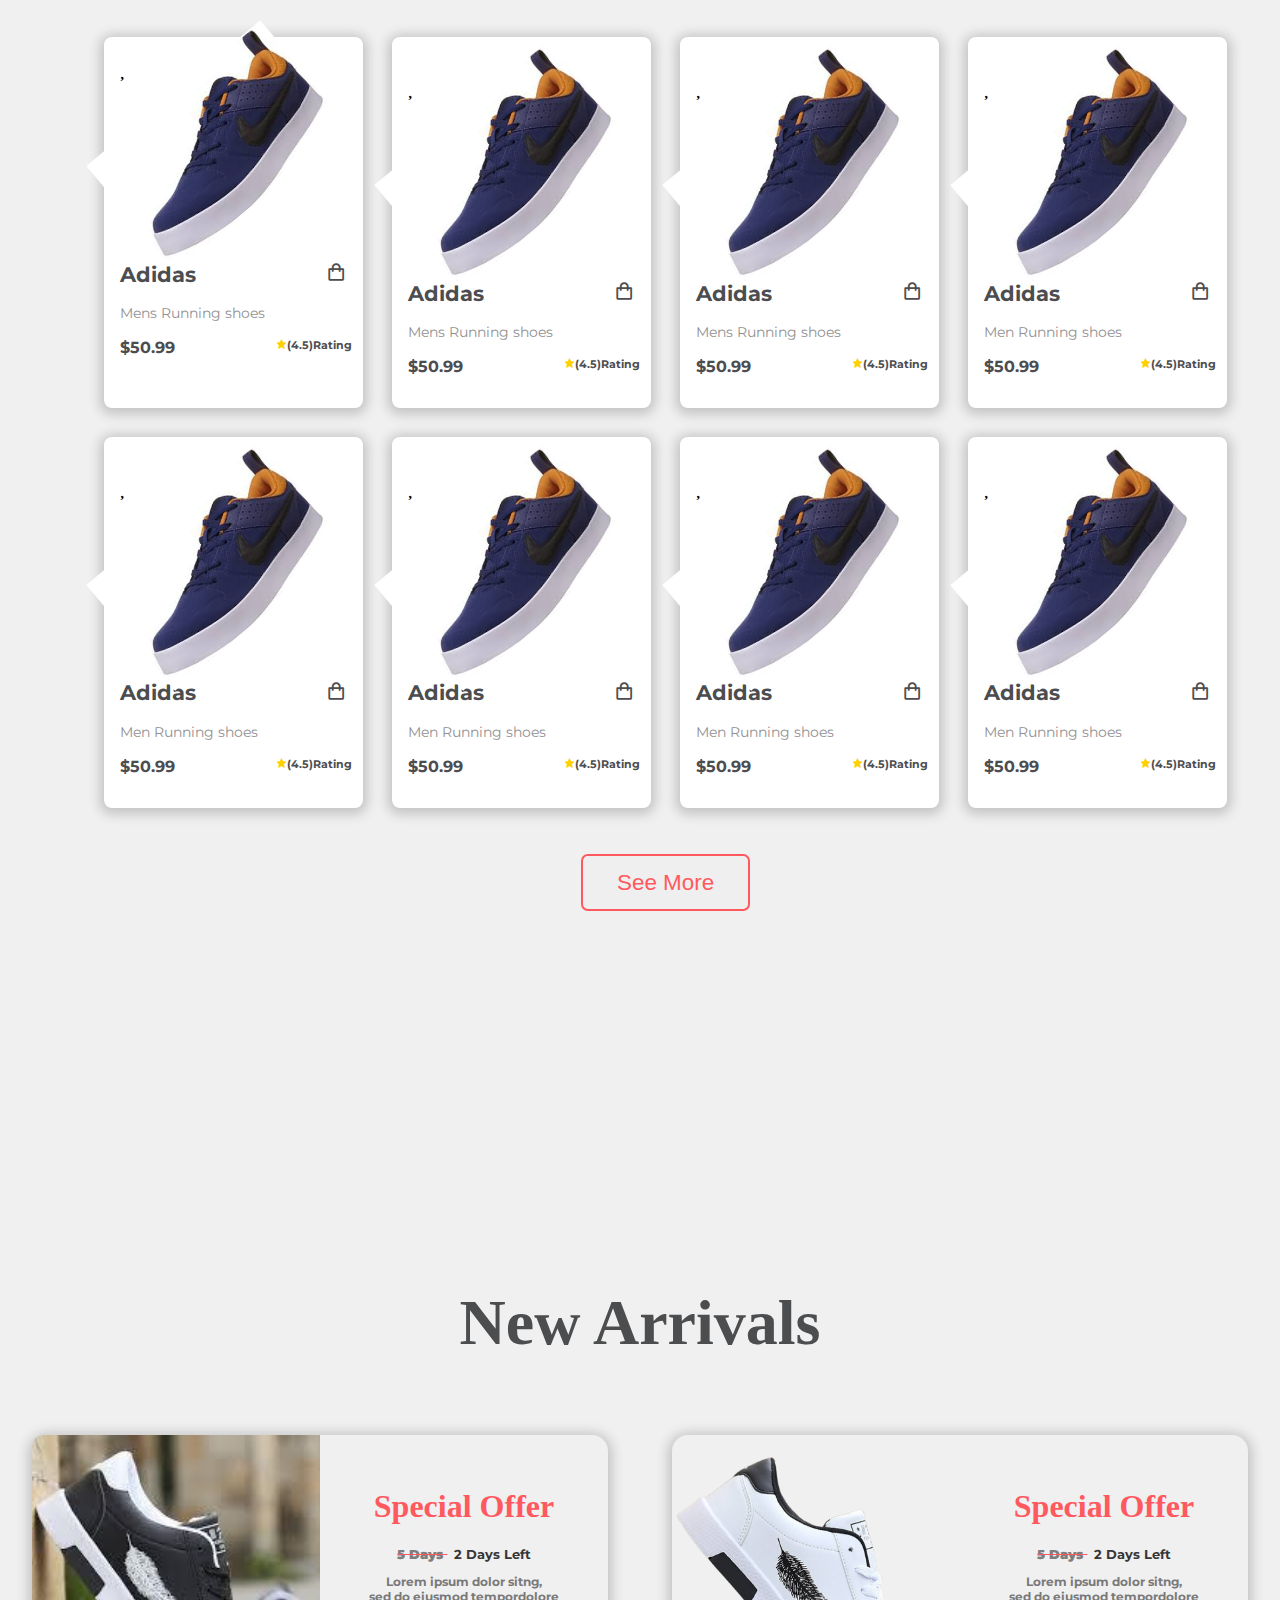
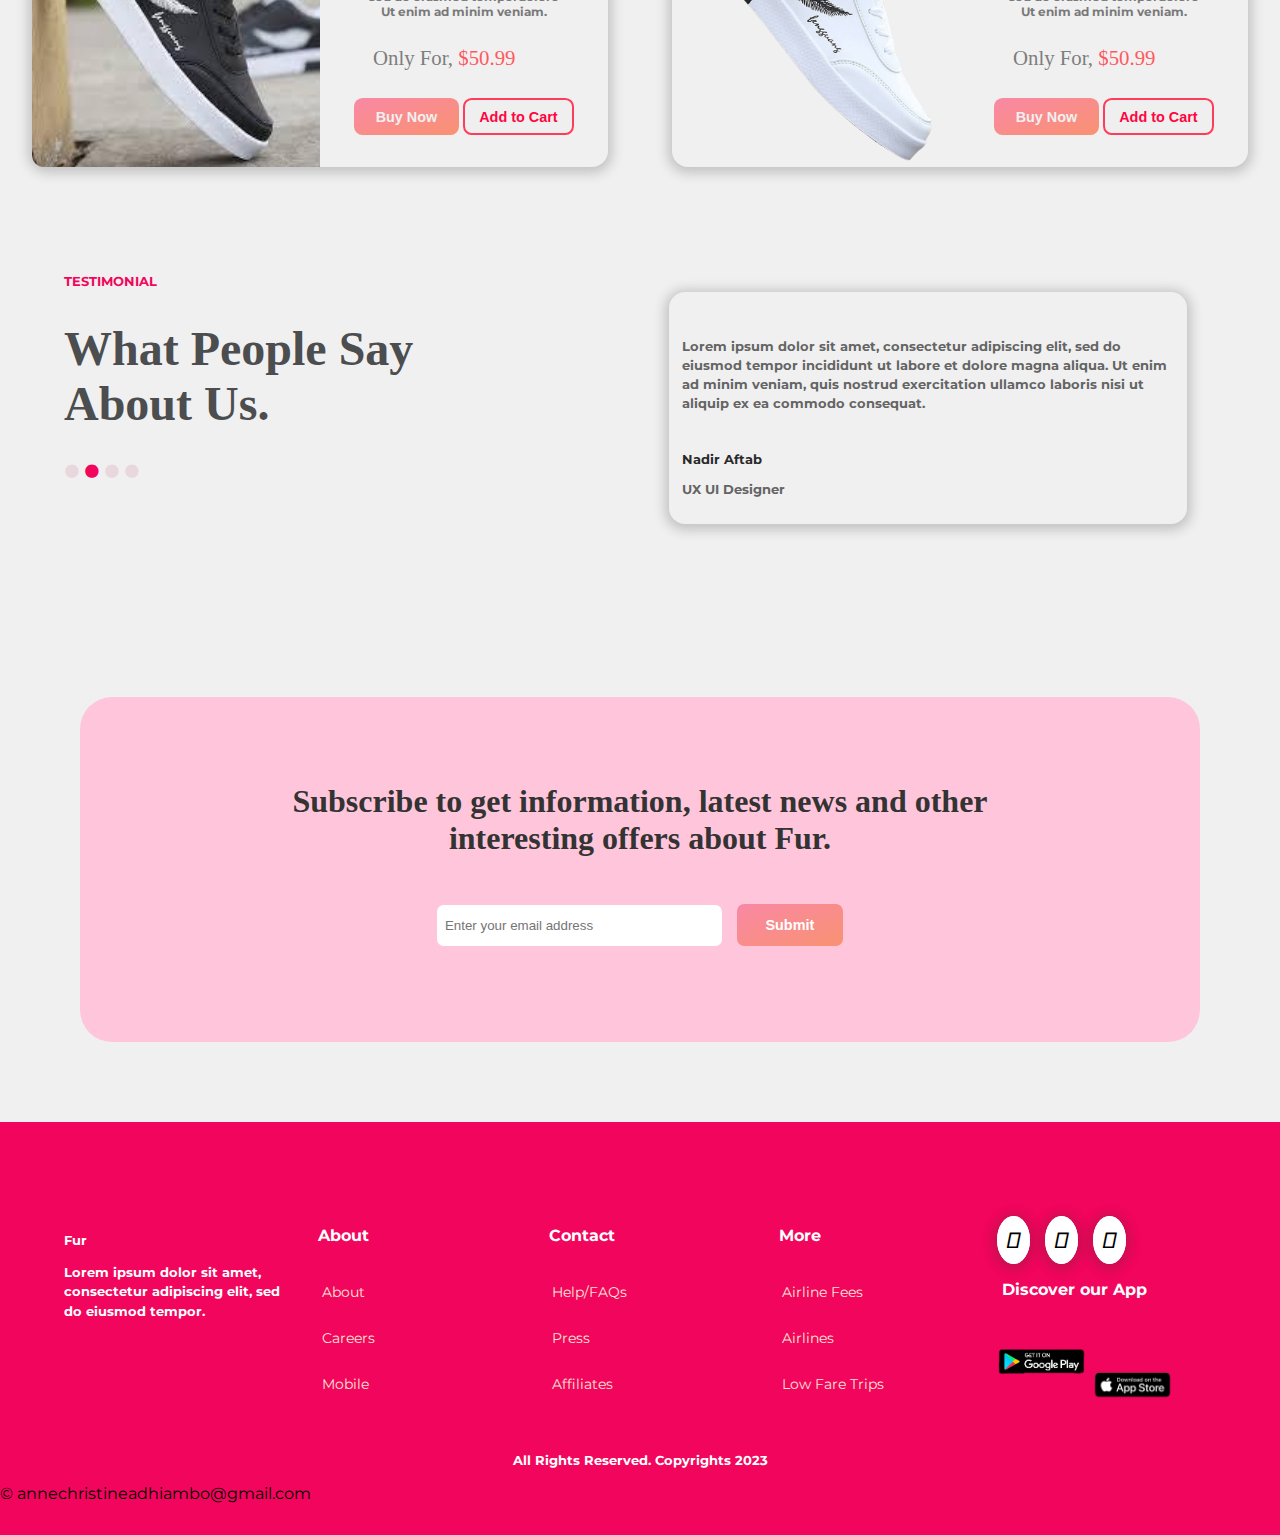
==== commit 695044d6: "Added form" ====
--- a/index.html
+++ b/index.html
@@ -21,16 +21,16 @@
                     
                 </div>
                 <ul>
-                    <li><a href="#" class="active">Home</a></li>
+                    <li><a href="/index.html" class="active">Home</a></li>
                     <li><a href="men.html">Trending</a></li>
                     <li><a href="about.html">About Us</a></li>
-                    <li><a href="#">Contact Us</a></li>
+                    <li><a href="/contactUs.html">Contact Us</a></li>
                 </ul>
             </div>
 
             <div class="right">
                 <span class="icon1"><i class='bx bx-search'></i></span>
-               <a href="/contactUs.html"></a> <button class="btn1">Login</button>
+               <a href="/contactUs.html"></a>Contact us <button class="btn1"></button>
                 <button class="btn-2">Signup <a href="/contactUs.html"></a></button>
                 <span class="icon2">En<i class='bx bx-chevron-down'></i></span>
             </div>
@@ -158,7 +158,7 @@
                 <i class="fa-regular fa-heart"></i>
                 <img src="/images/purple nike.jpeg" alt="">
                 <a href="men.html"><h2>Adidas</h2><span class="h2-span"><i class='bx bx-shopping-bag'></i></span></a> 
-                <p>Mens Running shoes</p>
+                <p>Men Running shoes</p>
                 <h3>$50.99<span class="h3-span"><i class='bx bxs-star' ></i>(4.5)Rating</span></h3>
             </div>
         </div>
@@ -169,31 +169,31 @@
                 <i class="fa-regular fa-heart"></i>
                 <img src="/images/purple nike.jpeg" alt="">
                 <a href="men.html"><h2>Adidas</h2><span class="h2-span"><i class='bx bx-shopping-bag'></i></span></a> 
-                <p>Mens Running shoes</p>
-                <h3>$50.99<span class="h3-span"><i class='bx bxs-star' ></i>(4.5)Rating</span></h3>
-            </div>
-            <div class="shoe-1">
-                <br>
-                <i class="fa-regular fa-heart"></i>
-                <img src="/images/purple nike.jpeg" alt="">
-                <a href="men.html"><h2>Adidas</h2><span class="h2-span"><i class='bx bx-shopping-bag'></i></span></a> 
-                <p>Mens Running shoes</p>
-                <h3>$50.99<span class="h3-span"><i class='bx bxs-star' ></i>(4.5)Rating</span></h3>
-            </div>
-            <div class="shoe-1">
-                <br>
-                <i class="fa-regular fa-heart"></i>
-                <img src="/images/purple nike.jpeg" alt="">
-                <a href="men.html"><h2>Adidas</h2><span class="h2-span"><i class='bx bx-shopping-bag'></i></span></a> 
-                <p>Mens Running shoes</p>
-                <h3>$50.99<span class="h3-span"><i class='bx bxs-star' ></i>(4.5)Rating</span></h3>
-            </div>
-            <div class="shoe-1">
-                <br>
-                <i class="fa-regular fa-heart"></i>
-                <img src="/images/purple nike.jpeg" alt="">
-                <a href="men.html"><h2>Adidas</h2><span class="h2-span"><i class='bx bx-shopping-bag'></i></span></a> 
-                <p>Mens Running shoes</p>
+                <p>Men Running shoes</p>
+                <h3>$50.99<span class="h3-span"><i class='bx bxs-star' ></i>(4.5)Rating</span></h3>
+            </div>
+            <div class="shoe-1">
+                <br>
+                <i class="fa-regular fa-heart"></i>
+                <img src="/images/purple nike.jpeg" alt="">
+                <a href="men.html"><h2>Adidas</h2><span class="h2-span"><i class='bx bx-shopping-bag'></i></span></a> 
+                <p>Men Running shoes</p>
+                <h3>$50.99<span class="h3-span"><i class='bx bxs-star' ></i>(4.5)Rating</span></h3>
+            </div>
+            <div class="shoe-1">
+                <br>
+                <i class="fa-regular fa-heart"></i>
+                <img src="/images/purple nike.jpeg" alt="">
+                <a href="men.html"><h2>Adidas</h2><span class="h2-span"><i class='bx bx-shopping-bag'></i></span></a> 
+                <p>Men Running shoes</p>
+                <h3>$50.99<span class="h3-span"><i class='bx bxs-star' ></i>(4.5)Rating</span></h3>
+            </div>
+            <div class="shoe-1">
+                <br>
+                <i class="fa-regular fa-heart"></i>
+                <img src="/images/purple nike.jpeg" alt="">
+                <a href="men.html"><h2>Adidas</h2><span class="h2-span"><i class='bx bx-shopping-bag'></i></span></a> 
+                <p>Men Running shoes</p>
                 <h3>$50.99<span class="h3-span"><i class='bx bxs-star' ></i>(4.5)Rating</span></h3>
             </div>
         </div>
--- a/style.css
+++ b/style.css
@@ -191,6 +191,8 @@
 
 #best-collection{
     margin: 10% 3% 10% 7%;
+    position: relative;
+    bottom: 200px;
 
 }
 
@@ -271,6 +273,8 @@
 
 #featured-products{
     margin: 10% 3% 3% 7%;
+    position: relative;
+    bottom: 300px;
 
 }
 
@@ -405,6 +409,7 @@
      box-shadow: 0 2px 12px 4px #3434343d;
      margin: 5%;
      border-radius: 1em;
+     position: relative;
  }
  
  .new-div-image{
@@ -734,7 +739,7 @@
     padding-left: 2em;
 }
 
-/* collection-texts */
+
 
 .collection-texts{
     padding-top: .5em;
@@ -1101,10 +1106,7 @@
     font-weight: bold;
     font-size: .8em;
 }
-/* End */
-
-
-/* ------------------------- */
+
 .nav-front-section{
     background-image: url('../images/three3.png');
     width: 100%;
@@ -1122,7 +1124,7 @@
     margin: 2% 3% 0 7%;
 }
 
-/* ----------- Left side */
+
 
 .navigation-bar3 .left{
     display: flex;
@@ -1172,19 +1174,19 @@
 }
 
 
-.navigation-bar3 .btn-1{
+.navigation-bar3 .button-1{
     border: none;
 }
 
-.navigation-bar3 .btn-2{
+.navigation-bar3 .button-2{
     border: 2px solid #f0f0f0;
     border-radius: .4em;
 }
-.navigation-bar3 .btn-2:hover{
+.navigation-bar3 .button-2:hover{
     border: 2px solid #444;
 }
 
-.right .s-icon1 i{
+.right .my-icon i{
     position: absolute;
     font-size: 1.6em;
     margin-left: -1.2em;
@@ -1199,11 +1201,110 @@
 .right span:hover{
     color: #444;
 }
-.right .s-icon2 i{
+.right .my-icon1 i{
     position: absolute;
     font-size: 1.6em;
     padding-top: .3em;
 
+}
+
+.nav-front-div-new{
+    background-image: url('../images/one11.png');
+    width: 100%;
+    background-size:cover;
+    padding-top: 38px;
+    padding-bottom: 38px;
+}
+
+.quiz{
+    text-align: center;
+    margin-bottom: 5%;
+}
+.quiz h1{
+    text-align: center;
+    padding: 1em 0 1em 0;
+    font-size: 3em;
+    font-family: 'Times New Roman', Times, serif;
+    color: #313131;
+    margin-bottom: -.2em;
+}
+
+.search{
+    color: #b9b9b9;
+    font-size: 1.5em;
+}
+.form-element {
+    position: relative;
+} 
+
+
+.search input {
+    width: 35%;
+    height: 3.3em;
+    background: #ffffff;
+    border: none;
+    border-radius: 2em;
+}  
+
+.search input {
+    text-indent: 1em;
+}
+.search .fa-user-o {
+    position: absolute;
+    top: .3em;
+    right: .7em;
+    bottom: 0;
+}
+
+.search .fa-message{
+    position: absolute;
+    top: .3em;
+    right: .7em;
+    bottom: 0;
+}
+
+.search .fa-sliders{
+    position: absolute;
+    top: .3em;
+    right: .7em;
+    bottom: 0;
+}
+
+.search .fa-pen{
+    position: absolute;
+    top: -6em;
+    right: .7em;
+    bottom: 0;
+}
+
+.search ::placeholder{
+    color: #999;
+    font-size: 1.2em;
+    font-weight: bold;
+}
+.quiz textarea{
+    border: none;
+    border-radius: 1em;
+    padding: 1.6em;
+    color: #919191;
+    font-size: .7em;
+    width: 32%;
+    padding-bottom: 10em;
+}
+
+.quiz button{
+    margin-top: 1em;
+    padding: 1em 4em 1em 4em;
+    background-image: linear-gradient(to right, #ff517da9, #ff5926a9);
+    border: none;
+    border-radius: .6em;
+    color: #f0f0f0;
+    font-size: .9em;
+    font-weight: bold;
+}
+
+.quiz button:hover{
+    background-image: linear-gradient(to right, #ff517d, #ff5926);
 }
 
 
